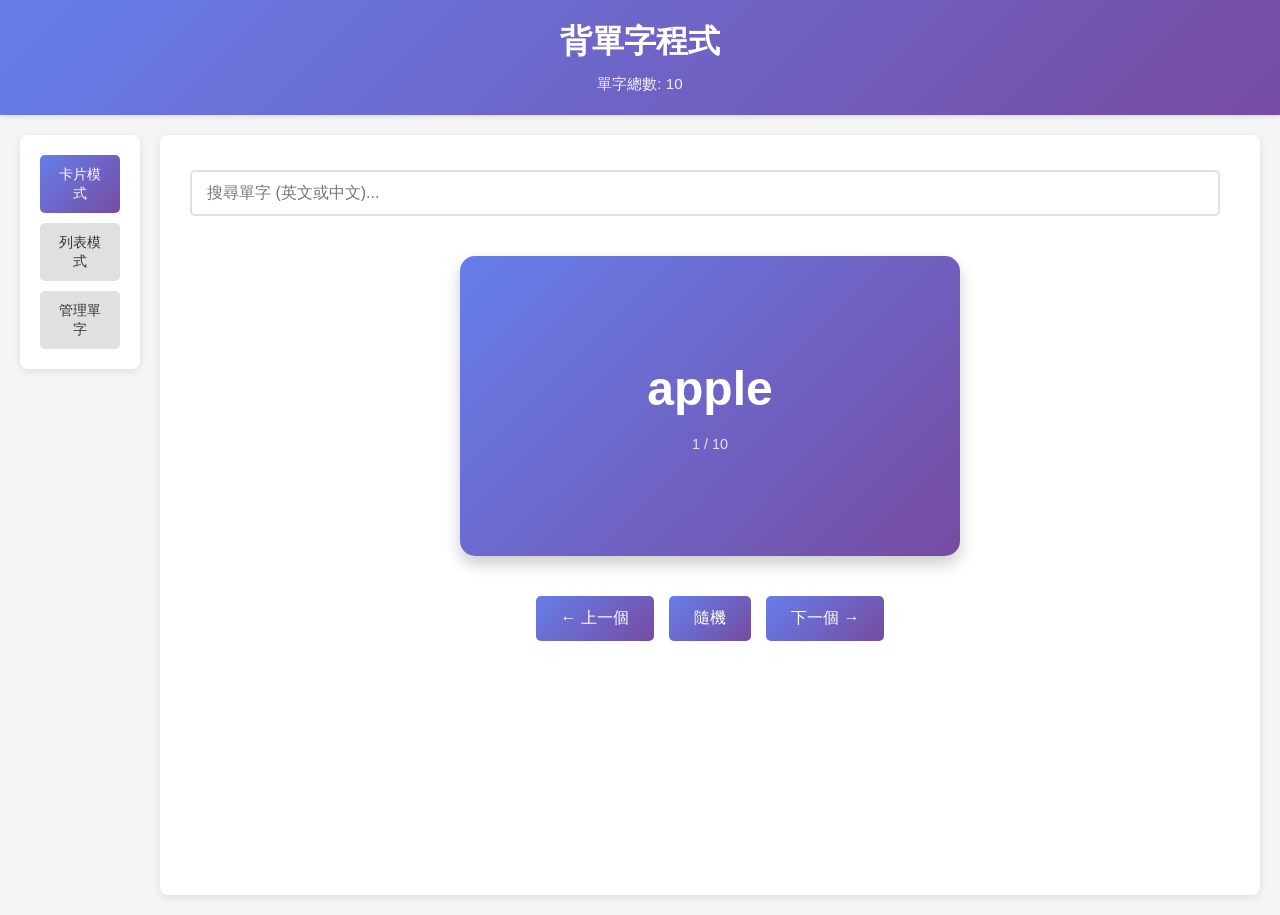
==== index.html @ aa8557bc "目前介面翻頁和新增單字功能完成" ====
<!DOCTYPE html>
<html lang="zh-TW">
<head>
    <meta charset="UTF-8">
    <meta name="viewport" content="width=device-width, initial-scale=1.0">
    <title>背單字程式</title>
    <link rel="stylesheet" href="styles.css">
</head>
<body>
    <div class="header">
        <h1>背單字程式</h1>
        <div class="stats">
            <span id="wordCount">單字總數: 0</span>
        </div>
    </div>

    <div class="main-container">
        <!-- 左側導覽欄 -->
        <nav class="sidebar">
            <div class="nav-buttons">
                <button id="cardViewBtn" class="nav-btn active">卡片模式</button>
                <button id="listViewBtn" class="nav-btn">列表模式</button>
                <button id="adminViewBtn" class="nav-btn">管理單字</button>
            </div>
        </nav>

        <!-- 主要內容區域 -->
        <div class="content">
            <!-- 搜尋欄 -->
            <div class="search-bar">
                <input type="text" id="searchInput" placeholder="搜尋單字 (英文或中文)..." class="search-input">
                <span id="searchResult" class="search-result"></span>
            </div>

            <!-- 卡片模式 -->
            <section id="cardView" class="view active">
                <div class="card-container">
                    <div class="card" id="card">
                        <div class="card-front">
                            <h2 id="word">apple</h2>
                            <p class="word-number" id="wordNumber">1 / 10</p>
                        </div>
                        <div class="card-back">
                            <h3 id="chinese">蘋果</h3>
                            <p id="partOfSpeech">名詞 (n.)</p>
                            <p id="example">I eat an apple every day.</p>
                        </div>
                    </div>
                </div>
                <div class="controls">
                    <button id="prevBtn" class="btn-primary">← 上一個</button>
                    <button id="randomBtn" class="btn-primary">隨機</button>
                    <button id="nextBtn" class="btn-primary">下一個 →</button>
                </div>
            </section>

            <!-- 列表模式 -->
            <section id="listView" class="view">
                <div class="list-controls">
                    <label for="itemsPerPage">每頁顯示:</label>
                    <select id="itemsPerPage">
                        <option value="10">10</option>
                        <option value="20">20</option>
                        <option value="50">50</option>
                    </select>
                </div>
                <div class="words-table-container">
                    <table class="words-table">
                        <thead>
                            <tr>
                                <th>#</th>
                                <th>英文</th>
                                <th>中文</th>
                                <th>詞性</th>
                                <th>例句</th>
                            </tr>
                        </thead>
                        <tbody id="wordsTableBody">
                        </tbody>
                    </table>
                </div>
                <div class="pagination">
                    <button id="prevPageBtn" class="btn-pagination">← 上一頁</button>
                    <div class="page-info">
                        <span id="currentPage">第 1 頁</span> / <span id="totalPages">共 1 頁</span>
                        <input type="number" id="pageInput" min="1" class="page-input" placeholder="頁碼">
                        <button id="goToPageBtn" class="btn-pagination">前往</button>
                    </div>
                    <button id="nextPageBtn" class="btn-pagination">下一頁 →</button>
                </div>
            </section>

            <!-- 管理介面 -->
            <section id="adminView" class="view">
                <div class="admin-container">
                    <h2>新增單字</h2>
                    <form id="addWordForm">
                        <div class="form-group">
                            <label for="english">英文單字:</label>
                            <input type="text" id="english" required>
                        </div>
                        <div class="form-group">
                            <label for="chinese">中文解釋:</label>
                            <input type="text" id="chineseInput" required>
                        </div>
                        <div class="form-group">
                            <label for="pos">詞性:</label>
                            <input type="text" id="pos" placeholder="例: 名詞 (n.)" required>
                        </div>
                        <div class="form-group">
                            <label for="exampleInput">例句:</label>
                            <input type="text" id="exampleInput" required>
                        </div>
                        <button type="submit" class="btn-submit">新增單字</button>
                    </form>
                    
                    <h2>批量操作</h2>
                    <div class="bulk-actions">
                        <button id="exportBtn" class="btn-action">匯出為 JSON</button>
                        <button id="importBtn" class="btn-action">從 JSON 匯入</button>
                        <input type="file" id="importFile" accept=".json" style="display: none;">
                        <button id="clearBtn" class="btn-action btn-danger">清空所有單字</button>
                    </div>
                </div>
            </section>
        </div>
    </div>

    <script src="script.js"></script>
</body>
</html>
---- styles.css ----
* {
    margin: 0;
    padding: 0;
    box-sizing: border-box;
}

body {
    font-family: 'Segoe UI', Tahoma, Geneva, Verdana, sans-serif;
    background-color: #f5f5f5;
    color: #333;
}

.header {
    background: linear-gradient(135deg, #667eea 0%, #764ba2 100%);
    color: white;
    padding: 20px;
    text-align: center;
    box-shadow: 0 2px 4px rgba(0,0,0,0.1);
}

.header h1 {
    margin-bottom: 10px;
    font-size: 2em;
}

.stats {
    font-size: 0.95em;
    opacity: 0.9;
}

.main-container {
    display: flex;
    max-width: 1400px;
    margin: 0 auto;
    gap: 20px;
    padding: 20px;
    min-height: calc(100vh - 100px);
}

.sidebar {
    width: 120px;
    background: white;
    padding: 20px;
    border-radius: 8px;
    box-shadow: 0 2px 8px rgba(0,0,0,0.1);
    height: fit-content;
}

.nav-buttons {
    display: flex;
    flex-direction: column;
    gap: 10px;
}

.nav-btn {
    padding: 10px 15px;
    background-color: #e0e0e0;
    color: #333;
    border: none;
    border-radius: 5px;
    cursor: pointer;
    transition: all 0.3s;
    font-size: 0.9em;
    text-align: center;
}

.nav-btn:hover {
    background-color: #d0d0d0;
}

.nav-btn.active {
    background: linear-gradient(135deg, #667eea 0%, #764ba2 100%);
    color: white;
}

.content {
    flex: 1;
    background: white;
    padding: 30px;
    border-radius: 8px;
    box-shadow: 0 2px 8px rgba(0,0,0,0.1);
}

.search-bar {
    margin-bottom: 25px;
    display: flex;
    gap: 10px;
    align-items: center;
}

.search-input {
    flex: 1;
    padding: 12px 15px;
    border: 2px solid #e0e0e0;
    border-radius: 5px;
    font-size: 1em;
    transition: border-color 0.3s;
}

.search-input:focus {
    outline: none;
    border-color: #667eea;
}

.search-result {
    color: #666;
    font-size: 0.9em;
}

.view {
    display: none;
}

.view.active {
    display: block;
    animation: fadeIn 0.3s ease-in;
}

@keyframes fadeIn {
    from {
        opacity: 0;
        transform: translateY(10px);
    }
    to {
        opacity: 1;
        transform: translateY(0);
    }
}

/* 卡片模式 */
.card-container {
    perspective: 1000px;
    width: 100%;
    max-width: 500px;
    height: 300px;
    margin: 40px auto;
}

.card {
    width: 100%;
    height: 100%;
    position: relative;
    transform-style: preserve-3d;
    transition: transform 0.6s;
    cursor: pointer;
}

.card:hover {
    filter: brightness(1.05);
}

.card.flipped {
    transform: rotateY(180deg);
}

.card-front, .card-back {
    position: absolute;
    width: 100%;
    height: 100%;
    backface-visibility: hidden;
    display: flex;
    flex-direction: column;
    justify-content: center;
    align-items: center;
    border-radius: 15px;
    box-shadow: 0 8px 16px rgba(0,0,0,0.2);
    padding: 30px;
    text-align: center;
}

.card-front {
    background: linear-gradient(135deg, #667eea 0%, #764ba2 100%);
    color: white;
}

.card-front h2 {
    font-size: 3em;
    margin-bottom: 20px;
}

.card-front .word-number {
    font-size: 0.9em;
    opacity: 0.8;
}

.card-back {
    background: linear-gradient(135deg, #f093fb 0%, #f5576c 100%);
    color: white;
    transform: rotateY(180deg);
}

.card-back h3 {
    font-size: 2em;
    margin-bottom: 15px;
}

.card-back p {
    margin: 8px 0;
    font-size: 0.95em;
}

.controls {
    display: flex;
    justify-content: center;
    gap: 15px;
    margin-top: 30px;
}

.btn-primary {
    padding: 12px 25px;
    background: linear-gradient(135deg, #667eea 0%, #764ba2 100%);
    color: white;
    border: none;
    border-radius: 5px;
    cursor: pointer;
    font-size: 1em;
    transition: all 0.3s;
}

.btn-primary:hover {
    transform: translateY(-2px);
    box-shadow: 0 4px 12px rgba(102, 126, 234, 0.4);
}

/* 列表模式 */
.list-controls {
    margin-bottom: 20px;
    display: flex;
    align-items: center;
    gap: 10px;
}

.list-controls select {
    padding: 8px 12px;
    border: 2px solid #e0e0e0;
    border-radius: 5px;
    font-size: 1em;
    cursor: pointer;
}

.words-table-container {
    overflow-x: auto;
    margin-bottom: 20px;
    border-radius: 8px;
    border: 1px solid #e0e0e0;
}

.words-table {
    width: 100%;
    border-collapse: collapse;
}

.words-table thead {
    background: linear-gradient(135deg, #667eea 0%, #764ba2 100%);
    color: white;
}

.words-table th {
    padding: 15px;
    text-align: left;
    font-weight: 600;
}

.words-table tbody tr {
    border-bottom: 1px solid #e0e0e0;
    transition: background-color 0.2s;
}

.words-table tbody tr:hover {
    background-color: #f9f9f9;
}

.words-table td {
    padding: 12px 15px;
}

.words-table .index {
    color: #999;
    width: 40px;
}

.pagination {
    display: flex;
    justify-content: center;
    align-items: center;
    gap: 15px;
    margin-top: 20px;
}

.page-info {
    display: flex;
    align-items: center;
    gap: 8px;
    font-size: 0.95em;
}

.page-input {
    width: 60px;
    padding: 6px 10px;
    border: 1px solid #e0e0e0;
    border-radius: 4px;
    font-size: 0.9em;
}

.btn-pagination {
    padding: 8px 15px;
    background-color: #e8e8e8;
    color: #333;
    border: none;
    border-radius: 5px;
    cursor: pointer;
    transition: all 0.3s;
}

.btn-pagination:hover {
    background-color: #d0d0d0;
}

.btn-pagination:disabled {
    opacity: 0.5;
    cursor: not-allowed;
}

/* 管理介面 */
.admin-container {
    max-width: 600px;
    margin: 0 auto;
}

.admin-container h2 {
    margin-top: 25px;
    margin-bottom: 15px;
    color: #333;
    border-bottom: 2px solid #667eea;
    padding-bottom: 10px;
}

.admin-container h2:first-child {
    margin-top: 0;
}

.form-group {
    margin-bottom: 15px;
    display: flex;
    flex-direction: column;
}

.form-group label {
    margin-bottom: 5px;
    font-weight: 500;
    color: #333;
}

.form-group input {
    padding: 10px 12px;
    border: 1px solid #e0e0e0;
    border-radius: 5px;
    font-size: 1em;
    transition: border-color 0.3s;
}

.form-group input:focus {
    outline: none;
    border-color: #667eea;
}

.btn-submit {
    padding: 12px 20px;
    background: linear-gradient(135deg, #667eea 0%, #764ba2 100%);
    color: white;
    border: none;
    border-radius: 5px;
    cursor: pointer;
    font-size: 1em;
    font-weight: 500;
    transition: all 0.3s;
}

.btn-submit:hover {
    transform: translateY(-2px);
    box-shadow: 0 4px 12px rgba(102, 126, 234, 0.4);
}

.bulk-actions {
    display: flex;
    gap: 10px;
    flex-wrap: wrap;
    margin-top: 10px;
}

.btn-action {
    padding: 10px 15px;
    background-color: #4CAF50;
    color: white;
    border: none;
    border-radius: 5px;
    cursor: pointer;
    transition: all 0.3s;
}

.btn-action:hover {
    background-color: #45a049;
}

.btn-action.btn-danger {
    background-color: #f44336;
}

.btn-action.btn-danger:hover {
    background-color: #da190b;
}

/* 響應式設計 */
@media (max-width: 768px) {
    .main-container {
        flex-direction: column;
        padding: 10px;
    }

    .sidebar {
        width: 100%;
        display: flex;
    }

    .nav-buttons {
        flex-direction: row;
        gap: 10px;
    }

    .nav-btn {
        flex: 1;
    }

    .content {
        padding: 20px;
    }

    .card-container {
        height: 250px;
        max-width: 100%;
    }

    .card-front h2 {
        font-size: 2em;
    }

    .card-back h3 {
        font-size: 1.5em;
    }

    .pagination {
        flex-wrap: wrap;
    }
}

label {
    margin-top: 10px;
    font-weight: bold;
}

input {
    padding: 8px;
    margin-top: 5px;
    border: 1px solid #ccc;
    border-radius: 4px;
}

button[type="submit"] {
    margin-top: 20px;
    background-color: #28a745;
}

button[type="submit"]:hover {
    background-color: #218838;
}
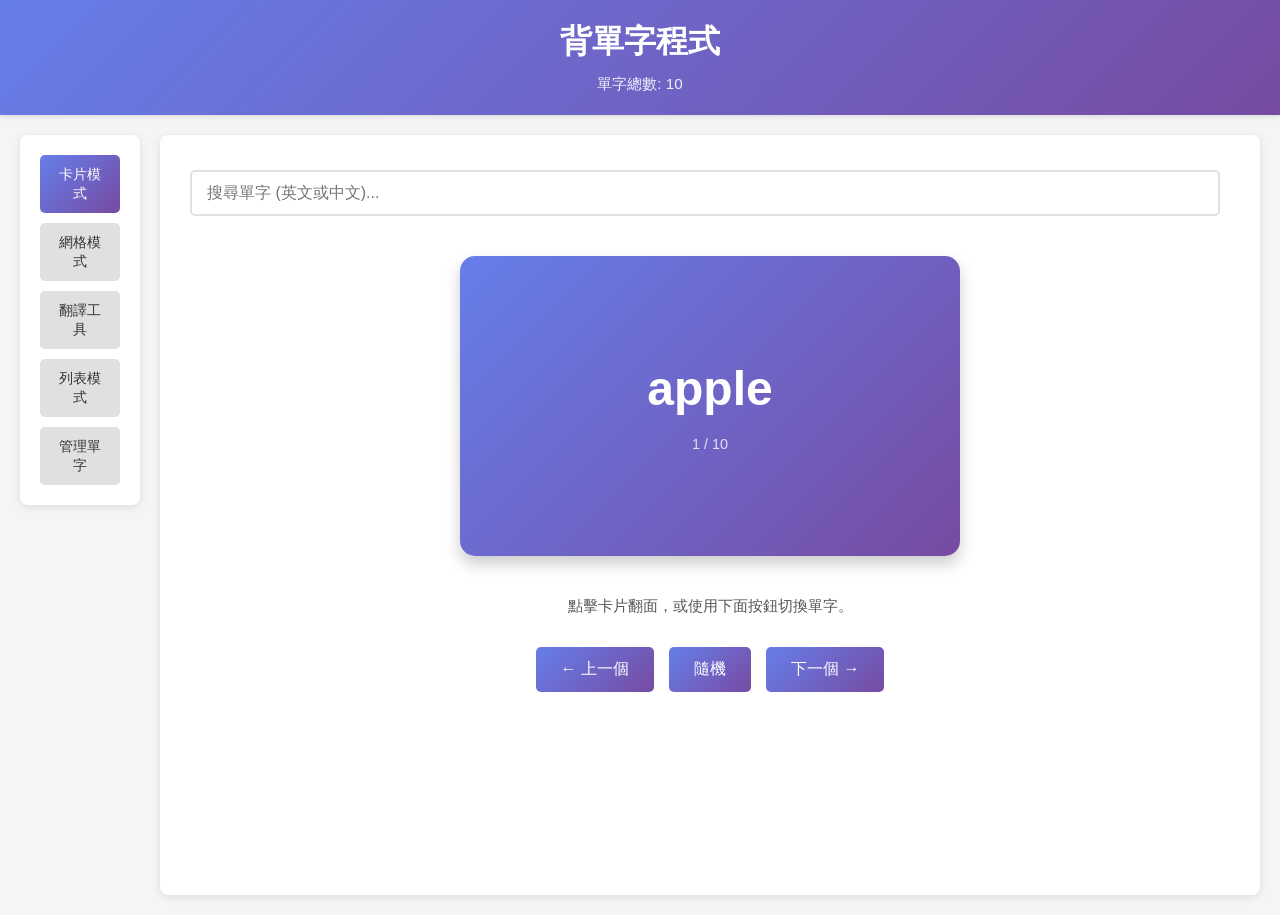
==== commit 4b18dc43: "目前翻頁和新增單字功能" ====
--- a/index.html
+++ b/index.html
@@ -19,6 +19,8 @@
         <nav class="sidebar">
             <div class="nav-buttons">
                 <button id="cardViewBtn" class="nav-btn active">卡片模式</button>
+                <button id="gridViewBtn" class="nav-btn">網格模式</button>
+                <button id="translateViewBtn" class="nav-btn">翻譯工具</button>
                 <button id="listViewBtn" class="nav-btn">列表模式</button>
                 <button id="adminViewBtn" class="nav-btn">管理單字</button>
             </div>
@@ -35,7 +37,7 @@
             <!-- 卡片模式 -->
             <section id="cardView" class="view active">
                 <div class="card-container">
-                    <div class="card" id="card">
+                    <div class="card" id="card" role="button" tabindex="0" aria-label="點擊翻面">
                         <div class="card-front">
                             <h2 id="word">apple</h2>
                             <p class="word-number" id="wordNumber">1 / 10</p>
@@ -47,10 +49,59 @@
                         </div>
                     </div>
                 </div>
+                <p class="card-tip">點擊卡片翻面，或使用下面按鈕切換單字。</p>
                 <div class="controls">
                     <button id="prevBtn" class="btn-primary">← 上一個</button>
                     <button id="randomBtn" class="btn-primary">隨機</button>
                     <button id="nextBtn" class="btn-primary">下一個 →</button>
+                </div>
+            </section>
+
+            <!-- 網格模式 -->
+            <section id="gridView" class="view">
+                <div class="grid-container">
+                    <div class="grid-header">
+                        <h2>10個單字網格</h2>
+                        <p>點擊卡片查看詳細資訊</p>
+                    </div>
+                    <div class="words-grid" id="wordsGrid">
+                        <!-- 動態生成10個單字卡片 -->
+                    </div>
+                </div>
+            </section>
+
+            <!-- 翻譯工具 -->
+            <section id="translateView" class="view">
+                <div class="translate-container">
+                    <h2>翻譯工具</h2>
+                    <div class="translate-form">
+                        <div class="translate-input-group">
+                            <label for="translateInput">輸入要翻譯的文字:</label>
+                            <textarea id="translateInput" placeholder="請輸入英文或中文文字..." rows="4"></textarea>
+                        </div>
+                        <div class="translate-controls">
+                            <div class="direction-controls">
+                                <label>
+                                    <input type="radio" name="direction" value="en-zh" checked> 英文 → 中文
+                                </label>
+                                <label>
+                                    <input type="radio" name="direction" value="zh-en"> 中文 → 英文
+                                </label>
+                            </div>
+                            <button id="translateBtn" class="btn-translate">翻譯</button>
+                        </div>
+                    </div>
+                    <div class="translate-result" id="translateResult" style="display: none;">
+                        <h3>翻譯結果:</h3>
+                        <div class="result-text" id="resultText"></div>
+                        <div class="result-actions">
+                            <button id="copyResultBtn" class="btn-action">複製結果</button>
+                            <button id="clearResultBtn" class="btn-action">清除</button>
+                        </div>
+                    </div>
+                    <div class="loading" id="loadingIndicator" style="display: none;">
+                        <p>正在翻譯中...</p>
+                    </div>
                 </div>
             </section>
 
--- a/styles.css
+++ b/styles.css
@@ -143,6 +143,11 @@
     transform-style: preserve-3d;
     transition: transform 0.6s;
     cursor: pointer;
+    outline: none;
+}
+
+.card:focus-visible {
+    box-shadow: 0 0 0 4px rgba(102, 126, 234, 0.35);
 }
 
 .card:hover {
@@ -151,6 +156,13 @@
 
 .card.flipped {
     transform: rotateY(180deg);
+}
+
+.card-tip {
+    text-align: center;
+    color: #555;
+    margin-top: 10px;
+    font-size: 0.95em;
 }
 
 .card-front, .card-back {
@@ -222,6 +234,248 @@
     box-shadow: 0 4px 12px rgba(102, 126, 234, 0.4);
 }
 
+/* 網格模式 */
+.grid-container {
+    max-width: 1200px;
+    margin: 0 auto;
+}
+
+.grid-header {
+    text-align: center;
+    margin-bottom: 30px;
+}
+
+.grid-header h2 {
+    font-size: 2em;
+    color: #333;
+    margin-bottom: 10px;
+}
+
+.grid-header p {
+    color: #666;
+    font-size: 1.1em;
+}
+
+.words-grid {
+    display: grid;
+    grid-template-columns: repeat(auto-fit, minmax(250px, 1fr));
+    gap: 20px;
+    margin-top: 20px;
+}
+
+.grid-card {
+    background: linear-gradient(135deg, #667eea 0%, #764ba2 100%);
+    color: white;
+    border-radius: 12px;
+    padding: 20px;
+    box-shadow: 0 4px 12px rgba(0,0,0,0.15);
+    cursor: pointer;
+    transition: all 0.3s ease;
+    display: flex;
+    flex-direction: column;
+    justify-content: center;
+    align-items: center;
+    text-align: center;
+    min-height: 150px;
+    position: relative;
+    overflow: hidden;
+}
+
+.grid-card:hover {
+    transform: translateY(-5px);
+    box-shadow: 0 8px 20px rgba(0,0,0,0.25);
+}
+
+.grid-card.flipped {
+    background: linear-gradient(135deg, #f093fb 0%, #f5576c 100%);
+}
+
+.grid-card .front {
+    display: block;
+}
+
+.grid-card .back {
+    display: none;
+}
+
+.grid-card.flipped .front {
+    display: none;
+}
+
+.grid-card.flipped .back {
+    display: block;
+}
+
+.grid-card h3 {
+    font-size: 1.8em;
+    margin-bottom: 10px;
+}
+
+.grid-card .chinese {
+    font-size: 1.2em;
+    margin-bottom: 8px;
+}
+
+.grid-card .pos {
+    font-size: 0.9em;
+    opacity: 0.9;
+}
+
+.grid-card .example {
+    font-size: 0.85em;
+    margin-top: 10px;
+    opacity: 0.8;
+    font-style: italic;
+}
+
+/* 翻譯工具 */
+.translate-container {
+    max-width: 800px;
+    margin: 0 auto;
+}
+
+.translate-container h2 {
+    text-align: center;
+    color: #333;
+    margin-bottom: 30px;
+    font-size: 2em;
+}
+
+.translate-form {
+    background: white;
+    padding: 30px;
+    border-radius: 12px;
+    box-shadow: 0 4px 12px rgba(0,0,0,0.1);
+    margin-bottom: 30px;
+}
+
+.translate-input-group {
+    margin-bottom: 20px;
+}
+
+.translate-input-group label {
+    display: block;
+    margin-bottom: 8px;
+    font-weight: 600;
+    color: #333;
+}
+
+#translateInput {
+    width: 100%;
+    padding: 15px;
+    border: 2px solid #e0e0e0;
+    border-radius: 8px;
+    font-size: 1em;
+    font-family: inherit;
+    resize: vertical;
+    transition: border-color 0.3s;
+}
+
+#translateInput:focus {
+    outline: none;
+    border-color: #667eea;
+}
+
+.translate-controls {
+    display: flex;
+    justify-content: space-between;
+    align-items: center;
+    flex-wrap: wrap;
+    gap: 20px;
+}
+
+.direction-controls {
+    display: flex;
+    gap: 20px;
+}
+
+.direction-controls label {
+    display: flex;
+    align-items: center;
+    gap: 8px;
+    cursor: pointer;
+    font-weight: 500;
+}
+
+.btn-translate {
+    background: linear-gradient(135deg, #667eea 0%, #764ba2 100%);
+    color: white;
+    border: none;
+    padding: 12px 30px;
+    border-radius: 8px;
+    font-size: 1em;
+    font-weight: 600;
+    cursor: pointer;
+    transition: all 0.3s;
+}
+
+.btn-translate:hover {
+    transform: translateY(-2px);
+    box-shadow: 0 4px 12px rgba(102, 126, 234, 0.4);
+}
+
+.btn-translate:disabled {
+    opacity: 0.6;
+    cursor: not-allowed;
+    transform: none;
+}
+
+.translate-result {
+    background: white;
+    padding: 30px;
+    border-radius: 12px;
+    box-shadow: 0 4px 12px rgba(0,0,0,0.1);
+    border-left: 4px solid #667eea;
+}
+
+.translate-result h3 {
+    color: #333;
+    margin-bottom: 15px;
+    font-size: 1.3em;
+}
+
+.result-text {
+    background: #f8f9fa;
+    padding: 20px;
+    border-radius: 8px;
+    border: 1px solid #e0e0e0;
+    margin-bottom: 20px;
+    font-size: 1.1em;
+    line-height: 1.6;
+    white-space: pre-wrap;
+}
+
+.result-actions {
+    display: flex;
+    gap: 10px;
+}
+
+.btn-action {
+    padding: 8px 16px;
+    border: 2px solid #667eea;
+    background: white;
+    color: #667eea;
+    border-radius: 6px;
+    cursor: pointer;
+    font-size: 0.9em;
+    transition: all 0.3s;
+}
+
+.btn-action:hover {
+    background: #667eea;
+    color: white;
+}
+
+.loading {
+    text-align: center;
+    padding: 40px;
+    color: #666;
+}
+
+.loading p {
+    font-size: 1.1em;
+}
+
 /* 列表模式 */
 .list-controls {
     margin-bottom: 20px;
